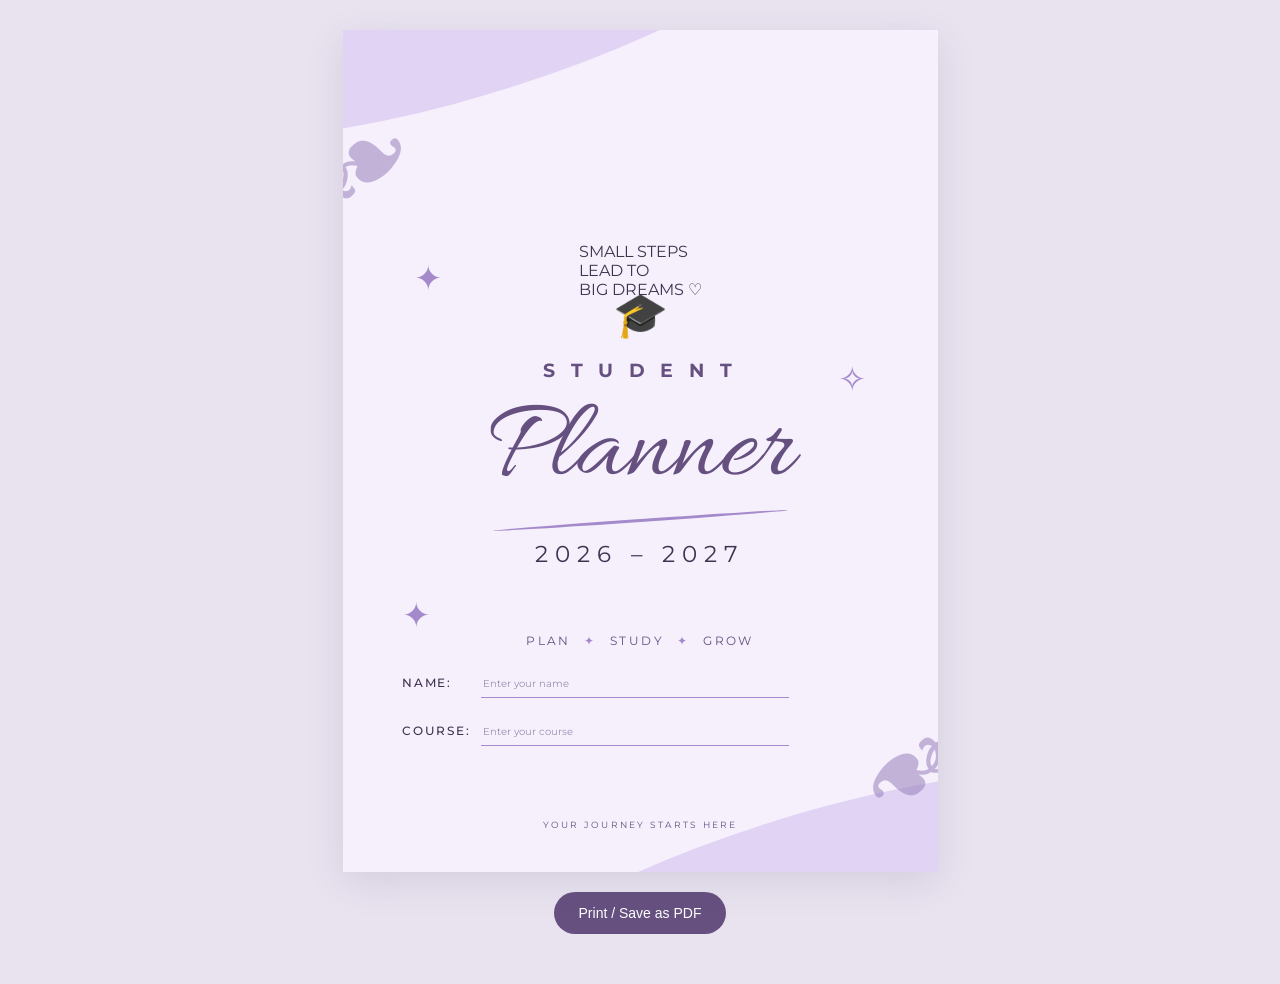
==== index.html @ 9215e7fe "Rename planner.html to index.html" ====
<!DOCTYPE html>
<html lang="en">
<head>
    <meta charset="UTF-8">
    <meta name="viewport" content="width=device-width, initial-scale=1.0">
    <title>Student Planner 2026-2027</title>
    <link rel="stylesheet" href="pstyle.css">
</head>
<body>

    <main class="planner-cover">

        <div class="top-wave"></div>
        <div class="bottom-wave"></div>

        <div class="quote">
            SMALL STEPS<br>
            LEAD TO<br>
            BIG DREAMS
            <span>♡</span>
        </div>

        <div class="decoration decoration-top">✦</div>
        <div class="decoration decoration-left">✧</div>
        <div class="decoration decoration-right">✦</div>

        <section class="title-section">
            <div class="graduation-cap">🎓</div>

            <p class="student-title">S T U D E N T</p>

            <h1>Planner</h1>

            <div class="underline"></div>

            <p class="school-year">2026 – 2027</p>

            <p class="tagline">PLAN <span>✦</span> STUDY <span>✦</span> GROW</p>
        </section>

        <section class="student-details">
            <label for="studentName">NAME:</label>
            <input id="studentName"
                   type="text"
                   placeholder="Enter your name">

            <label for="studentCourse">COURSE:</label>
            <input id="studentCourse"
                   type="text"
                   placeholder="Enter your course">
        </section>

        <div class="leaf leaf-one">❧</div>
        <div class="leaf leaf-two">❧</div>

        <p class="footer-text">YOUR JOURNEY STARTS HERE</p>

    </main>

    <div class="controls">
        <button id="printButton">Print / Save as PDF</button>
    </div>

    <script src="planner.js"></script>
</body>
</html>
---- pstyle.css ----
@import url('https://fonts.googleapis.com/css2?family=Allura&family=Montserrat:wght@400;500;600;700&display=swap');

:root {
    --background: #F5F0FC;
    --purple: #655080;
    --light-purple: #D9C8F0;
    --accent: #A58ACB;
    --text: #40334F;
}

* {
    box-sizing: border-box;
}

body {
    margin: 0;
    padding: 30px 15px;
    background: #E9E3F0;
    font-family: 'Montserrat', sans-serif;
    color: var(--text);
}

.planner-cover {
    position: relative;
    isolation: isolate;
    overflow: hidden;
    width: min(100%, 595px);
    aspect-ratio: 595 / 842;
    margin: 0 auto;
    background: var(--background);
    display: flex;
    flex-direction: column;
    align-items: center;
    justify-content: center;
    box-shadow: 0 10px 35px #49385A20;
}

/* Abstract background waves */

.top-wave,
.bottom-wave {
    position: absolute;
    z-index: -1;
    width: 120%;
    height: 22%;
    background: var(--light-purple);
    opacity: 0.7;
    border-radius: 50%;
    pointer-events: none;
}

.top-wave {
    top: -15%;
    left: -35%;
    transform: rotate(-18deg);
}

.bottom-wave {
    bottom: -16%;
    right: -35%;
    transform: rotate(-18deg);
}

/* Decorative sparkles */

.decoration {
    position: absolute;
    color: var(--accent);
    font-size: clamp(20px, 4vw, 34px);
}

.decoration-top {
    top: 27%;
    left: 12%;
}

.decoration-left {
    top: 39%;
    right: 12%;
}

.decoration-right {
    bottom: 28%;
    left: 10%;
}

/* Main title */

.title-section {
    width: 100%;
    text-align: center;
    padding: 0 5%;
    margin-top: -2%;
}

.graduation-cap {
    font-size: clamp(28px, 5vw, 44px);
    margin-bottom: 18px;
}

.student-title {
    font-size: clamp(12px, 2.5vw, 19px);
    font-weight: 700;
    letter-spacing: 0.28em;
    color: var(--purple);
    margin: 0 0 5px;
}

h1 {
    font-family: 'Allura', cursive;
    font-weight: 400;
    font-size: clamp(65px, 15vw, 115px);
    line-height: 1.15;
    color: var(--purple);
    margin: 0;
}

.underline {
    width: 55%;
    height: 3px;
    margin: 0 auto 18px;
    border-radius: 50%;
    background: var(--accent);
    transform: rotate(-4deg);
}

.school-year {
    font-size: clamp(16px, 3vw, 23px);
    letter-spacing: 0.3em;
    margin: 0;
}

.tagline {
    margin-top: 65px;
    font-size: clamp(9px, 1.8vw, 12px);
    letter-spacing: 0.2em;
    color: var(--purple);
}

.tagline span {
    padding: 0 8px;
    color: var(--accent);
}

/* Student information */

.student-details {
    position: absolute;
    left: 10%;
    bottom: 15%;
    width: 65%;
    display: grid;
    grid-template-columns: auto 1fr;
    align-items: center;
    gap: 18px 10px;
}

.student-details label {
    font-size: clamp(9px, 1.8vw, 12px);
    letter-spacing: 0.15em;
    font-weight: 500;
}

.student-details input {
    width: 100%;
    min-width: 0;
    border: none;
    border-bottom: 1px solid var(--accent);
    border-radius: 0;
    padding: 7px 2px;
    background: transparent;
    outline: none;
    color: var(--text);
    font: inherit;
    font-size: 12px;
}

.student-details input::placeholder {
    color: #9D8EB0;
    font-size: 10px;
}

.student-details input:focus {
    border-bottom: 2px solid var(--purple);
}

/* Botanical-style flourishes */

.leaf {
    position: absolute;
    color: #9981BC;
    opacity: 0.55;
    font-size: clamp(75px, 15vw, 120px);
    pointer-events: none;
}

.leaf-one {
    top: 7%;
    left: -5%;
    transform: rotate(-35deg);
}

.leaf-two {
    bottom: 3%;
    right: -4%;
    transform: rotate(145deg);
}

.footer-text {
    position: absolute;
    bottom: 5%;
    margin: 0;
    font-size: 9px;
    letter-spacing: 0.25em;
    color: var(--purple);
}

/* Print the cover on an A4 page */

.controls {
    text-align: center;
    padding: 20px;
}

.controls button {
    background: var(--purple);
    color: white;
    border: none;
    border-radius: 25px;
    padding: 13px 25px;
    font-size: 14px;
    cursor: pointer;
}

.controls button:hover {
    background: #4E3B67;
}

@page {
    size: A4 portrait;
    margin: 0;
}

@media print {
    body {
        margin: 0;
        padding: 0;
        background: white;
        print-color-adjust: exact;
        -webkit-print-color-adjust: exact;
    }

    .planner-cover {
        width: 210mm;
        height: 297mm;
        aspect-ratio: auto;
        box-shadow: none;
        break-inside: avoid;
    }

    .controls {
        display: none;
    }

    .student-details input {
        border-bottom: 1px solid var(--accent);
    }
}
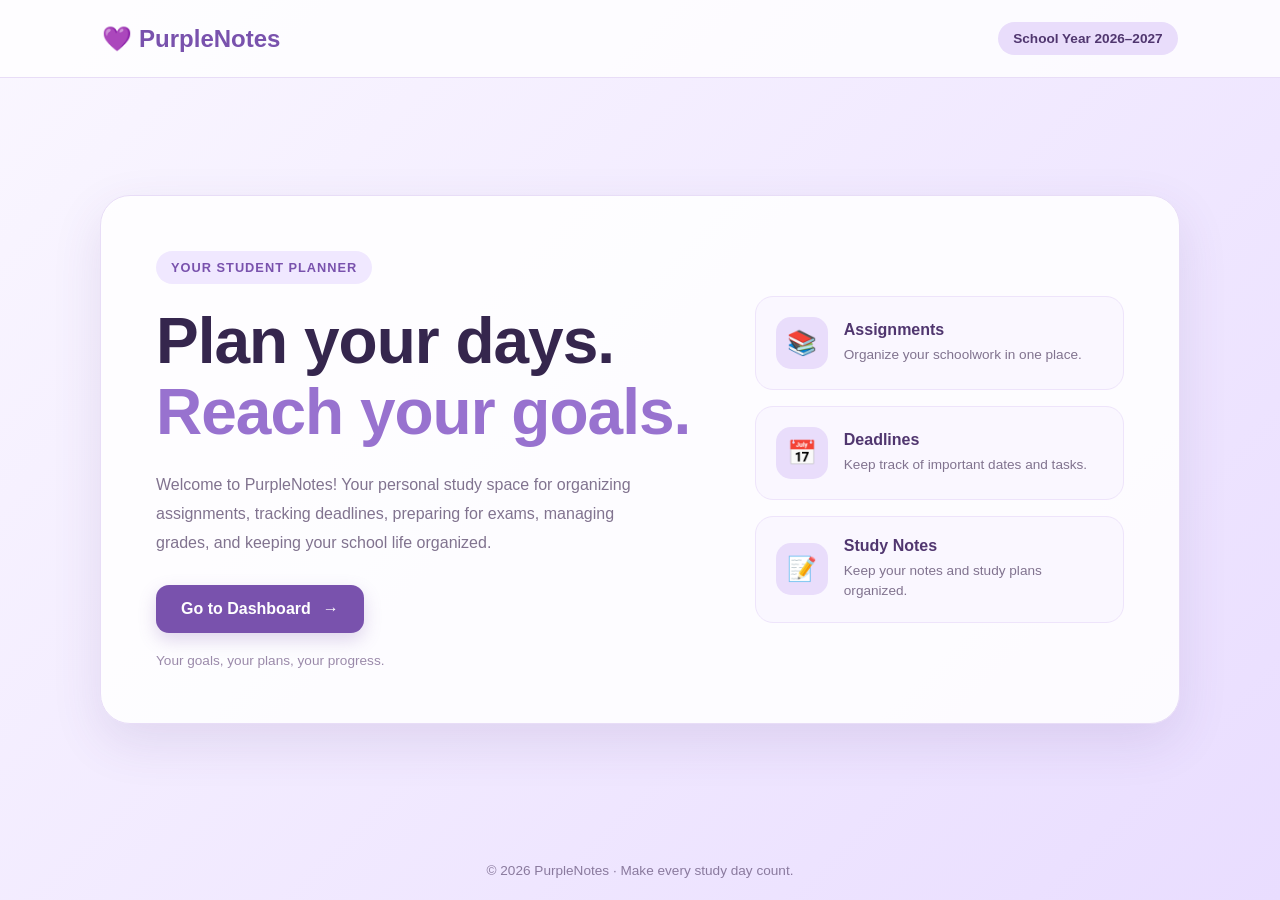
==== commit 6e13213e: "Rename planner.html to index.html" ====
--- a/index.html
+++ b/index.html
@@ -1,67 +1,79 @@
+
 
 <!DOCTYPE html>
 <html lang="en">
 <head>
     <meta charset="UTF-8">
     <meta name="viewport" content="width=device-width, initial-scale=1.0">
-    <title>Student Planner 2026-2027</title>
+
+    <title>Welcome to PurpleNotes</title>
+
     <link rel="stylesheet" href="pstyle.css">
+    <script src="planner.js" defer></script>
 </head>
+
 <body>
+    <header class="header">
+        <a href="index.html" class="logo">💜 PurpleNotes</a>
+        <span class="school-year">School Year 2026–2027</span>
+    </header>
 
-    <main class="planner-cover">
+    <main class="welcome-container">
+        <section class="welcome-card">
+            <div class="welcome-content">
+                <span class="eyebrow">YOUR STUDENT PLANNER</span>
 
-        <div class="top-wave"></div>
-        <div class="bottom-wave"></div>
+                <h1>
+                    Plan your days.<br>
+                    <span>Reach your goals.</span>
+                </h1>
 
-        <div class="quote">
-            SMALL STEPS<br>
-            LEAD TO<br>
-            BIG DREAMS
-            <span>♡</span>
-        </div>
+                <p class="description">
+                    Welcome to PurpleNotes! Your personal study space
+                    for organizing assignments, tracking deadlines,
+                    preparing for exams, managing grades, and keeping
+                    your school life organized.
+                </p>
 
-        <div class="decoration decoration-top">✦</div>
-        <div class="decoration decoration-left">✧</div>
-        <div class="decoration decoration-right">✦</div>
+                <a href="dashboard.html" class="dashboard-button">
+                    Go to Dashboard <span>→</span>
+                </a>
 
-        <section class="title-section">
-            <div class="graduation-cap">🎓</div>
+                <p class="welcome-note">
+                    Your goals, your plans, your progress.
+                </p>
+            </div>
 
-            <p class="student-title">S T U D E N T</p>
+            <div class="features">
+                <article class="feature-card">
+                    <div class="feature-icon">📚</div>
+                    <div>
+                        <h2>Assignments</h2>
+                        <p>Organize your schoolwork in one place.</p>
+                    </div>
+                </article>
 
-            <h1>Planner</h1>
+                <article class="feature-card">
+                    <div class="feature-icon">📅</div>
+                    <div>
+                        <h2>Deadlines</h2>
+                        <p>Keep track of important dates and tasks.</p>
+                    </div>
+                </article>
 
-            <div class="underline"></div>
-
-            <p class="school-year">2026 – 2027</p>
-
-            <p class="tagline">PLAN <span>✦</span> STUDY <span>✦</span> GROW</p>
+                <article class="feature-card">
+                    <div class="feature-icon">📝</div>
+                    <div>
+                        <h2>Study Notes</h2>
+                        <p>Keep your notes and study plans organized.</p>
+                    </div>
+                </article>
+            </div>
         </section>
-
-        <section class="student-details">
-            <label for="studentName">NAME:</label>
-            <input id="studentName"
-                   type="text"
-                   placeholder="Enter your name">
-
-            <label for="studentCourse">COURSE:</label>
-            <input id="studentCourse"
-                   type="text"
-                   placeholder="Enter your course">
-        </section>
-
-        <div class="leaf leaf-one">❧</div>
-        <div class="leaf leaf-two">❧</div>
-
-        <p class="footer-text">YOUR JOURNEY STARTS HERE</p>
-
     </main>
 
-    <div class="controls">
-        <button id="printButton">Print / Save as PDF</button>
-    </div>
-
-    <script src="planner.js"></script>
+    <footer>
+        <p>© 2026 PurpleNotes · Make every study day count.</p>
+    </footer>
 </body>
 </html>
--- a/pstyle.css
+++ b/pstyle.css
@@ -1,269 +1,232 @@
 
-@import url('https://fonts.googleapis.com/css2?family=Allura&family=Montserrat:wght@400;500;600;700&display=swap');
+* {
+    margin: 0;
+    padding: 0;
+    box-sizing: border-box;
+}
 
 :root {
-    --background: #F5F0FC;
-    --purple: #655080;
-    --light-purple: #D9C8F0;
-    --accent: #A58ACB;
-    --text: #40334F;
-}
-
-* {
-    box-sizing: border-box;
+    --purple: #7952ad;
+    --dark-purple: #50366f;
+    --lavender: #e9ddfb;
+    --light-lavender: #f8f4ff;
+    --white: #ffffff;
+    --text: #35264d;
+    --muted: #81738f;
+    --border: #e8ddf7;
 }
 
 body {
-    margin: 0;
-    padding: 30px 15px;
-    background: #E9E3F0;
-    font-family: 'Montserrat', sans-serif;
+    min-height: 100vh;
+    display: flex;
+    flex-direction: column;
+    font-family: "Segoe UI", Arial, sans-serif;
     color: var(--text);
-}
-
-.planner-cover {
-    position: relative;
-    isolation: isolate;
-    overflow: hidden;
-    width: min(100%, 595px);
-    aspect-ratio: 595 / 842;
-    margin: 0 auto;
-    background: var(--background);
-    display: flex;
-    flex-direction: column;
-    align-items: center;
+    background: linear-gradient(135deg, #faf7ff, #e9ddff);
+}
+
+.header {
+    display: flex;
+    justify-content: space-between;
+    align-items: center;
+    gap: 15px;
+    padding: 22px 8%;
+    background: rgba(255, 255, 255, 0.8);
+    border-bottom: 1px solid var(--border);
+}
+
+.logo {
+    color: var(--purple);
+    font-size: 1.5rem;
+    font-weight: 800;
+    text-decoration: none;
+}
+
+.school-year {
+    padding: 9px 15px;
+    border-radius: 30px;
+    background: var(--lavender);
+    color: var(--dark-purple);
+    font-size: 0.85rem;
+    font-weight: 600;
+}
+
+.welcome-container {
+    flex: 1;
+    display: flex;
     justify-content: center;
-    box-shadow: 0 10px 35px #49385A20;
-}
-
-/* Abstract background waves */
-
-.top-wave,
-.bottom-wave {
-    position: absolute;
-    z-index: -1;
-    width: 120%;
-    height: 22%;
-    background: var(--light-purple);
-    opacity: 0.7;
-    border-radius: 50%;
-    pointer-events: none;
-}
-
-.top-wave {
-    top: -15%;
-    left: -35%;
-    transform: rotate(-18deg);
-}
-
-.bottom-wave {
-    bottom: -16%;
-    right: -35%;
-    transform: rotate(-18deg);
-}
-
-/* Decorative sparkles */
-
-.decoration {
-    position: absolute;
-    color: var(--accent);
-    font-size: clamp(20px, 4vw, 34px);
-}
-
-.decoration-top {
-    top: 27%;
-    left: 12%;
-}
-
-.decoration-left {
-    top: 39%;
-    right: 12%;
-}
-
-.decoration-right {
-    bottom: 28%;
-    left: 10%;
-}
-
-/* Main title */
-
-.title-section {
+    align-items: center;
+    padding: 55px 7%;
+}
+
+.welcome-card {
     width: 100%;
+    max-width: 1080px;
+    display: grid;
+    grid-template-columns: 1.2fr 0.8fr;
+    align-items: center;
+    gap: 45px;
+    padding: 55px;
+    background: rgba(255, 255, 255, 0.88);
+    border: 1px solid var(--border);
+    border-radius: 30px;
+    box-shadow: 0 18px 50px rgba(91, 60, 130, 0.12);
+}
+
+.eyebrow {
+    display: inline-block;
+    margin-bottom: 22px;
+    padding: 9px 15px;
+    border-radius: 30px;
+    background: #f0e8ff;
+    color: var(--purple);
+    font-size: 0.8rem;
+    font-weight: 700;
+    letter-spacing: 1px;
+}
+
+h1 {
+    margin-bottom: 22px;
+    font-size: clamp(2.5rem, 5vw, 4rem);
+    line-height: 1.12;
+    letter-spacing: -1px;
+}
+
+h1 span {
+    color: #9872cf;
+}
+
+.description {
+    max-width: 490px;
+    margin-bottom: 28px;
+    color: var(--muted);
+    font-size: 1rem;
+    line-height: 1.8;
+}
+
+.dashboard-button {
+    display: inline-flex;
+    justify-content: center;
+    align-items: center;
+    gap: 12px;
+    padding: 15px 25px;
+    border-radius: 13px;
+    background: var(--purple);
+    color: var(--white);
+    font-size: 1rem;
+    font-weight: 700;
+    text-decoration: none;
+    box-shadow: 0 7px 18px rgba(121, 82, 173, 0.23);
+    transition: background 0.2s, transform 0.2s;
+}
+
+.dashboard-button:hover {
+    background: var(--dark-purple);
+    transform: translateY(-3px);
+}
+
+.dashboard-button:focus-visible {
+    outline: 3px solid #bca0eb;
+    outline-offset: 4px;
+}
+
+.welcome-note {
+    margin-top: 20px;
+    color: #9b8aaa;
+    font-size: 0.85rem;
+}
+
+.features {
+    display: grid;
+    gap: 16px;
+}
+
+.feature-card {
+    display: flex;
+    align-items: center;
+    gap: 16px;
+    padding: 20px;
+    border: 1px solid #eee4fb;
+    border-radius: 18px;
+    background: #faf7ff;
+}
+
+.feature-icon {
+    width: 52px;
+    height: 52px;
+    flex-shrink: 0;
+    display: flex;
+    justify-content: center;
+    align-items: center;
+    border-radius: 15px;
+    background: var(--lavender);
+    font-size: 1.5rem;
+}
+
+.feature-card h2 {
+    margin-bottom: 6px;
+    color: var(--dark-purple);
+    font-size: 1rem;
+}
+
+.feature-card p {
+    color: var(--muted);
+    font-size: 0.85rem;
+    line-height: 1.5;
+}
+
+footer {
+    padding: 22px 15px;
+    color: #8a7a9e;
+    font-size: 0.85rem;
     text-align: center;
-    padding: 0 5%;
-    margin-top: -2%;
-}
-
-.graduation-cap {
-    font-size: clamp(28px, 5vw, 44px);
-    margin-bottom: 18px;
-}
-
-.student-title {
-    font-size: clamp(12px, 2.5vw, 19px);
-    font-weight: 700;
-    letter-spacing: 0.28em;
-    color: var(--purple);
-    margin: 0 0 5px;
-}
-
-h1 {
-    font-family: 'Allura', cursive;
-    font-weight: 400;
-    font-size: clamp(65px, 15vw, 115px);
-    line-height: 1.15;
-    color: var(--purple);
-    margin: 0;
-}
-
-.underline {
-    width: 55%;
-    height: 3px;
-    margin: 0 auto 18px;
-    border-radius: 50%;
-    background: var(--accent);
-    transform: rotate(-4deg);
-}
-
-.school-year {
-    font-size: clamp(16px, 3vw, 23px);
-    letter-spacing: 0.3em;
-    margin: 0;
-}
-
-.tagline {
-    margin-top: 65px;
-    font-size: clamp(9px, 1.8vw, 12px);
-    letter-spacing: 0.2em;
-    color: var(--purple);
-}
-
-.tagline span {
-    padding: 0 8px;
-    color: var(--accent);
-}
-
-/* Student information */
-
-.student-details {
-    position: absolute;
-    left: 10%;
-    bottom: 15%;
-    width: 65%;
-    display: grid;
-    grid-template-columns: auto 1fr;
-    align-items: center;
-    gap: 18px 10px;
-}
-
-.student-details label {
-    font-size: clamp(9px, 1.8vw, 12px);
-    letter-spacing: 0.15em;
-    font-weight: 500;
-}
-
-.student-details input {
-    width: 100%;
-    min-width: 0;
-    border: none;
-    border-bottom: 1px solid var(--accent);
-    border-radius: 0;
-    padding: 7px 2px;
-    background: transparent;
-    outline: none;
-    color: var(--text);
-    font: inherit;
-    font-size: 12px;
-}
-
-.student-details input::placeholder {
-    color: #9D8EB0;
-    font-size: 10px;
-}
-
-.student-details input:focus {
-    border-bottom: 2px solid var(--purple);
-}
-
-/* Botanical-style flourishes */
-
-.leaf {
-    position: absolute;
-    color: #9981BC;
-    opacity: 0.55;
-    font-size: clamp(75px, 15vw, 120px);
-    pointer-events: none;
-}
-
-.leaf-one {
-    top: 7%;
-    left: -5%;
-    transform: rotate(-35deg);
-}
-
-.leaf-two {
-    bottom: 3%;
-    right: -4%;
-    transform: rotate(145deg);
-}
-
-.footer-text {
-    position: absolute;
-    bottom: 5%;
-    margin: 0;
-    font-size: 9px;
-    letter-spacing: 0.25em;
-    color: var(--purple);
-}
-
-/* Print the cover on an A4 page */
-
-.controls {
-    text-align: center;
-    padding: 20px;
-}
-
-.controls button {
-    background: var(--purple);
-    color: white;
-    border: none;
-    border-radius: 25px;
-    padding: 13px 25px;
-    font-size: 14px;
-    cursor: pointer;
-}
-
-.controls button:hover {
-    background: #4E3B67;
-}
-
-@page {
-    size: A4 portrait;
-    margin: 0;
-}
-
-@media print {
-    body {
-        margin: 0;
-        padding: 0;
-        background: white;
-        print-color-adjust: exact;
-        -webkit-print-color-adjust: exact;
-    }
-
-    .planner-cover {
-        width: 210mm;
-        height: 297mm;
-        aspect-ratio: auto;
-        box-shadow: none;
-        break-inside: avoid;
-    }
-
-    .controls {
-        display: none;
-    }
-
-    .student-details input {
-        border-bottom: 1px solid var(--accent);
-    }
-}
+}
+
+@media (max-width: 750px) {
+    .header {
+        padding: 18px 5%;
+    }
+
+    .logo {
+        font-size: 1.2rem;
+    }
+
+    .school-year {
+        padding: 8px 10px;
+        font-size: 0.72rem;
+    }
+
+    .welcome-container {
+        padding: 28px 5%;
+    }
+
+    .welcome-card {
+        grid-template-columns: 1fr;
+        gap: 35px;
+        padding: 30px 23px;
+        border-radius: 23px;
+    }
+
+    h1 {
+        font-size: 2.6rem;
+    }
+
+    .dashboard-button {
+        width: 100%;
+    }
+
+    .feature-card {
+        padding: 16px;
+    }
+}
+
+@media (max-width: 380px) {
+    .header {
+        align-items: flex-start;
+        flex-direction: column;
+    }
+
+    h1 {
+        font-size: 2.2rem;
+    }
+}
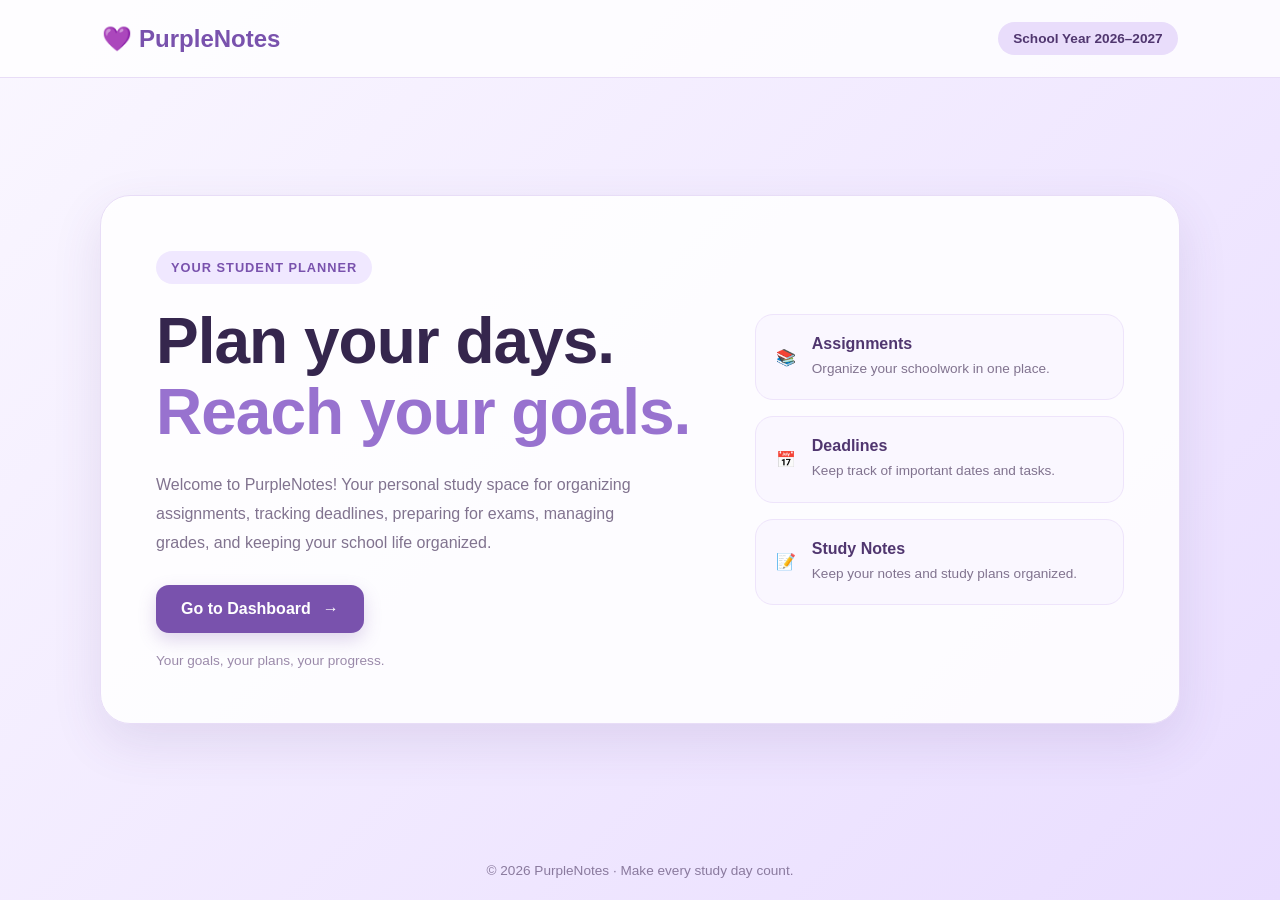
==== commit c46b4b6e: "Rename planner.html to index.html" ====
--- a/index.html
+++ b/index.html
@@ -46,7 +46,7 @@
 
             <div class="features">
                 <article class="feature-card">
-                    <div class="feature-icon">📚</div>
+                    <div class="assignment.html">📚</div>
                     <div>
                         <h2>Assignments</h2>
                         <p>Organize your schoolwork in one place.</p>
@@ -54,7 +54,7 @@
                 </article>
 
                 <article class="feature-card">
-                    <div class="feature-icon">📅</div>
+                    <div class="deadlines.html">📅</div>
                     <div>
                         <h2>Deadlines</h2>
                         <p>Keep track of important dates and tasks.</p>
@@ -62,7 +62,7 @@
                 </article>
 
                 <article class="feature-card">
-                    <div class="feature-icon">📝</div>
+                    <div class="notes.html">📝</div>
                     <div>
                         <h2>Study Notes</h2>
                         <p>Keep your notes and study plans organized.</p>
